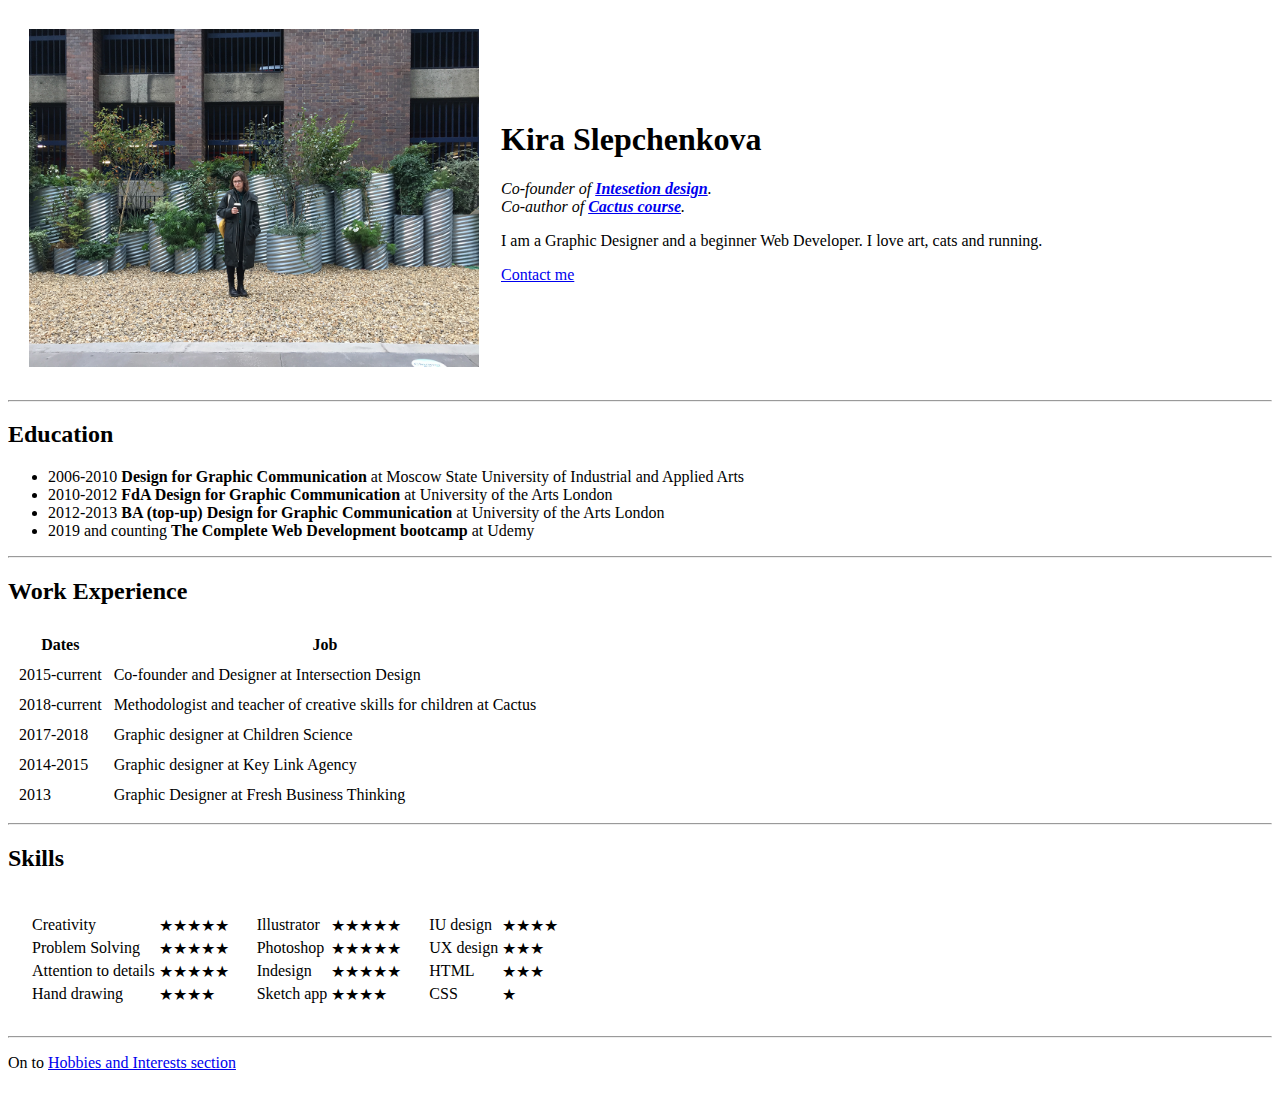
==== index.html @ fdf2875f "Add files via upload" ====
<!DOCTYPE html>
<html lang="en" dir="ltr">

<head>
  <meta charset="utf-8">
  <title>Kira ⨯ Intersection</title>
</head>

<body>
  <table cellspacing="20">
    <tr>
      <td><img src="images/kira-londontown-1200.jpg" alt="kira profile picture" width="450"></td>
      <td>
        <h1>Kira Slepchenkova</h1>
        <p><em>Co-founder of <strong><a href="https://intersectionbase.com" target="_blank">Intesetion design</a></strong>. <br>Co-author of <strong><a href="https://think-cactus.ru" target="_blank">Cactus course</a></strong>.</em></p>
        <p>I am a Graphic Designer and a beginner Web Developer. I love art, cats and running.</p>
        <p><a href="contacts.html">Contact me</a></p>
      </td>
    </tr>
  </table>
  <hr>
  <h2>Education</h2>
  <ul>
    <li>2006-2010 <strong>Design for Graphic Communication</strong> at Moscow State University of Industrial and Applied Arts</li>
    <li>2010-2012 <strong>FdA Design for Graphic Communication</strong> at University of the Arts London</li>
    <li>2012-2013 <strong>BA (top-up) Design for Graphic Communication</strong> at University of the Arts London</li>
    <li>2019 and counting <strong>The Complete Web Development bootcamp</strong> at Udemy</li>
  </ul>
  <hr>
  <h2>Work Experience</h2>
  <table cellspacing="10">
    <thead>
      <tr>
        <th>Dates</th>
        <th>Job</th>
      </tr>
    </thead>
    <tbody>
      <tr>
        <td>2015-current</td>
        <td>Co-founder and Designer at Intersection Design</td>
      </tr>
      <tr>
        <td>2018-current</td>
        <td>Methodologist and teacher of creative skills for children at Cactus</td>
      </tr>
      <tr>
        <td>2017-2018</td>
        <td>Graphic designer at Children Science</td>
      </tr>
      <tr>
        <td>2014-2015</td>
        <td>Graphic designer at Key Link Agency</td>
      </tr>
      <tr>
        <td>2013</td>
        <td>Graphic Designer at Fresh Business Thinking</td>
      </tr>
    </tbody>
  </table>
  <hr>
  <h2>Skills</h2>
  <table cellspacing="20">
    <tr>
      <td>
        <table> <!-- First column -->
          <tr>
            <td>Creativity</td>
            <td>★★★★★</td>
          </tr>
          <tr>
            <td>Problem Solving</td>
            <td>★★★★★</td>
          </tr>
          <tr>
            <td>Attention to details</td>
            <td>★★★★★</td>
          </tr>
          <tr>
            <td>Hand drawing</td>
            <td>★★★★</td>
          </tr>
        </table> <!-- Second column -->
      </td>
      <td>
        <table>
          <tr>
            <td>Illustrator</td>
            <td>★★★★★</td>
          </tr>
          <tr>
            <td>Photoshop</td>
            <td>★★★★★</td>
          </tr>
          <tr>
            <td>Indesign</td>
            <td>★★★★★</td>
          </tr>
          <tr>
            <td>Sketch app</td>
            <td>★★★★</td>
          </tr>
        </table>
      </td>
      <td>
        <table> <!-- Third column -->
          <tr>
            <td>IU design</td>
            <td>★★★★</td>
          </tr>
          <tr>
            <td>UX design</td>
            <td>★★★</td>
          </tr>
          <tr>
            <td>HTML</td>
            <td>★★★</td>
          </tr>
          <tr>
            <td>CSS</td>
            <td>★</td>
          </tr>
        </table>
      </td>
    </tr>
  </table>
  <hr>
  <table>
  <p>On to <a href="interests.html">Hobbies and Interests section</a></p>
</body>

</html>
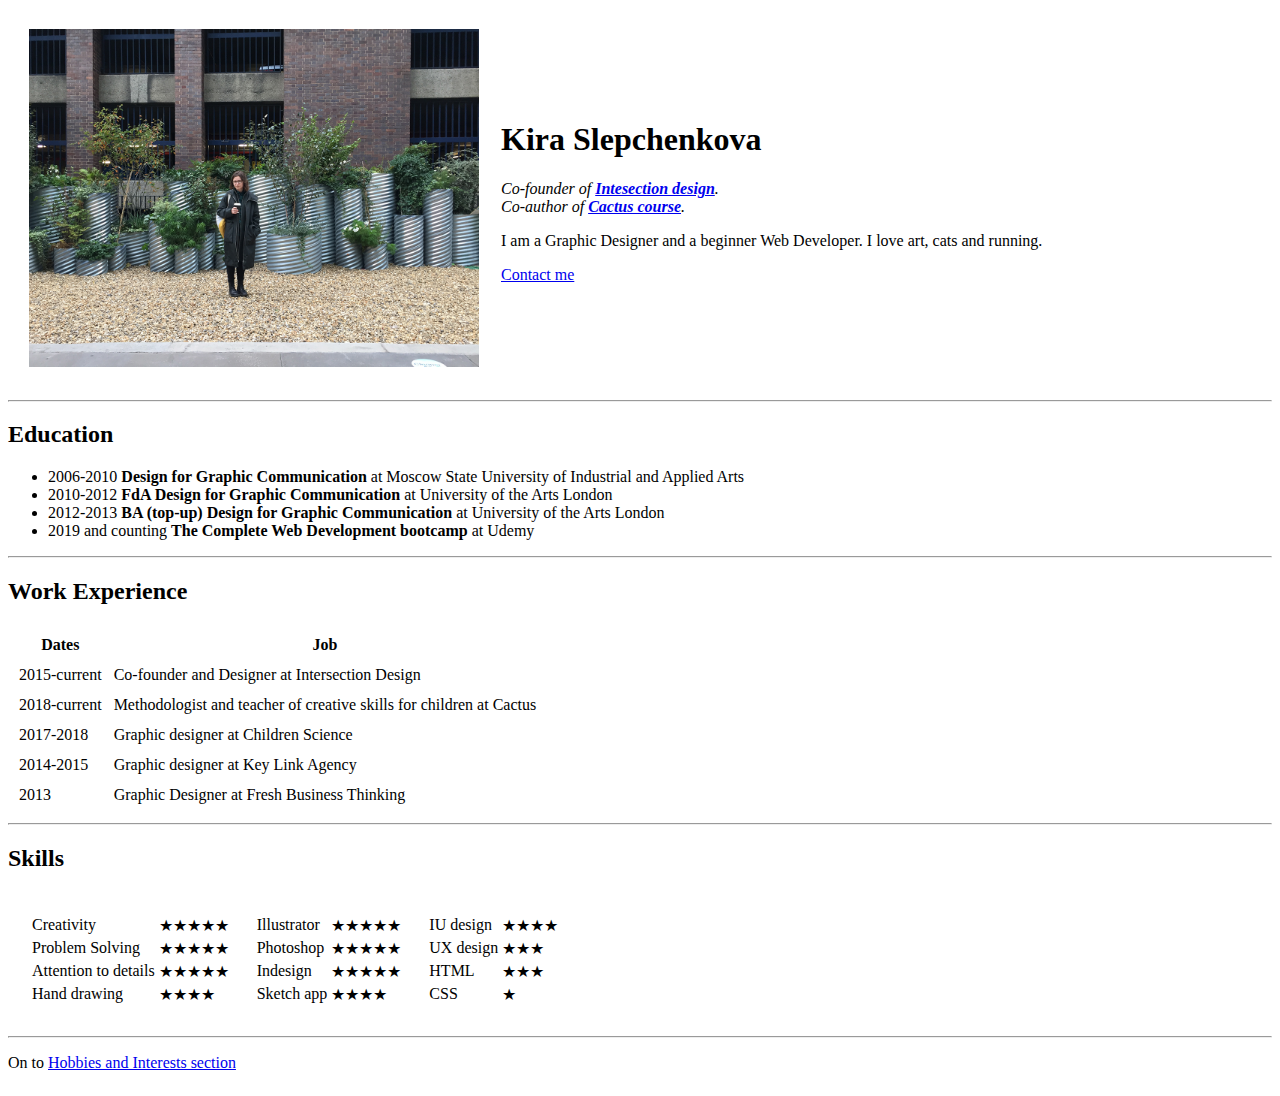
==== commit d3e03a81: "Update index.html" ====
--- a/index.html
+++ b/index.html
@@ -12,7 +12,7 @@
       <td><img src="images/kira-londontown-1200.jpg" alt="kira profile picture" width="450"></td>
       <td>
         <h1>Kira Slepchenkova</h1>
-        <p><em>Co-founder of <strong><a href="https://intersectionbase.com" target="_blank">Intesetion design</a></strong>. <br>Co-author of <strong><a href="https://think-cactus.ru" target="_blank">Cactus course</a></strong>.</em></p>
+        <p><em>Co-founder of <strong><a href="https://intersectionbase.com" target="_blank">Intesection design</a></strong>. <br>Co-author of <strong><a href="https://think-cactus.ru" target="_blank">Cactus course</a></strong>.</em></p>
         <p>I am a Graphic Designer and a beginner Web Developer. I love art, cats and running.</p>
         <p><a href="contacts.html">Contact me</a></p>
       </td>
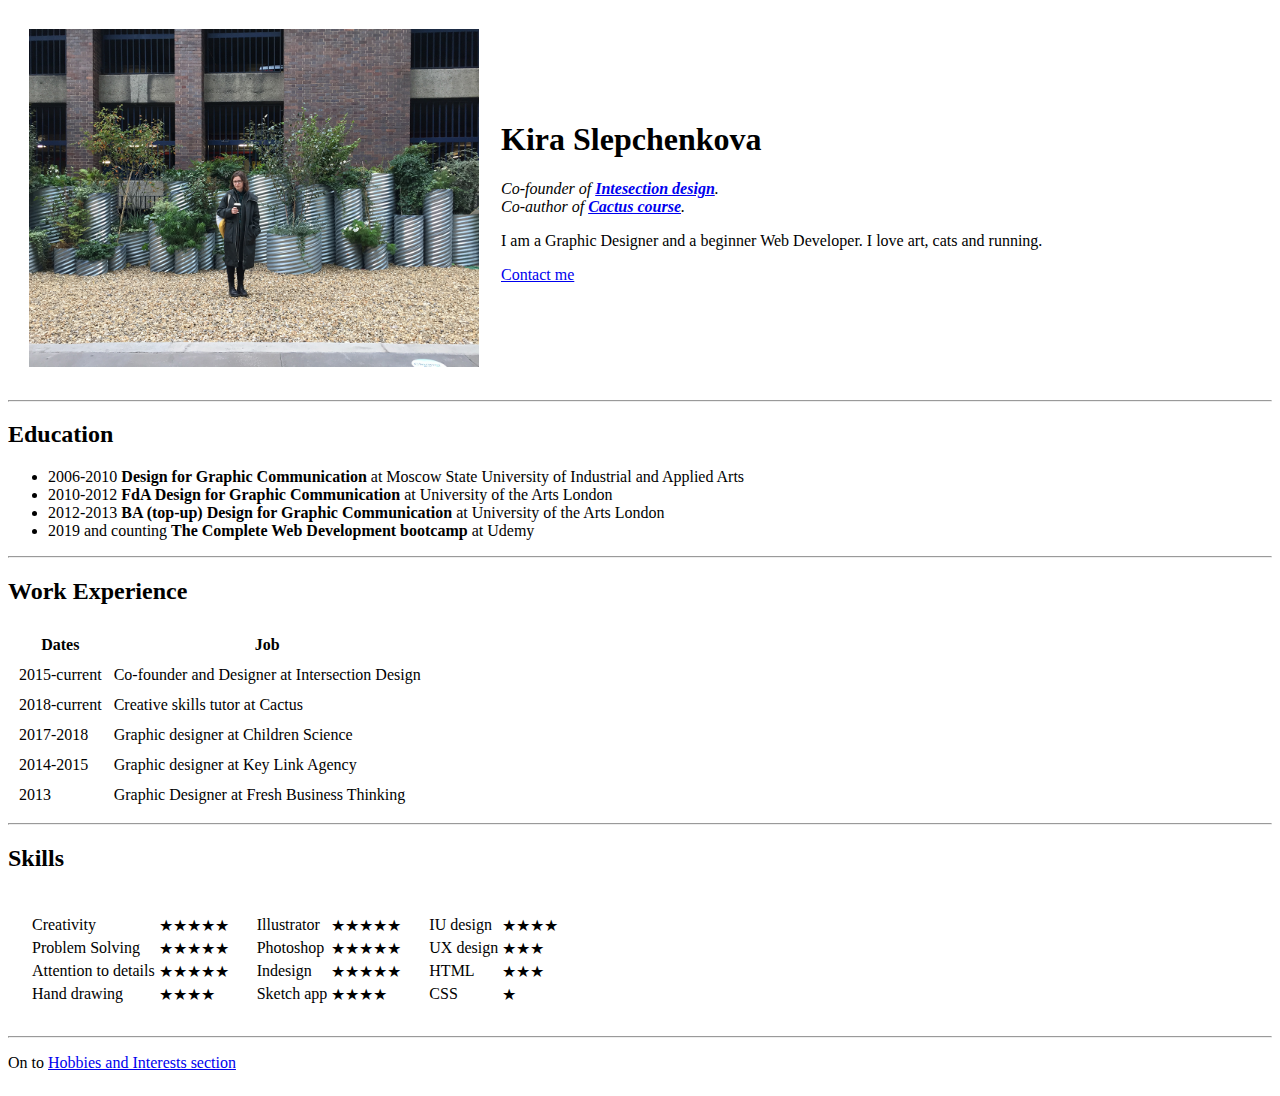
==== commit a3415e19: "Update index.html" ====
--- a/index.html
+++ b/index.html
@@ -42,7 +42,7 @@
       </tr>
       <tr>
         <td>2018-current</td>
-        <td>Methodologist and teacher of creative skills for children at Cactus</td>
+        <td>Creative skills tutor at Cactus</td>
       </tr>
       <tr>
         <td>2017-2018</td>
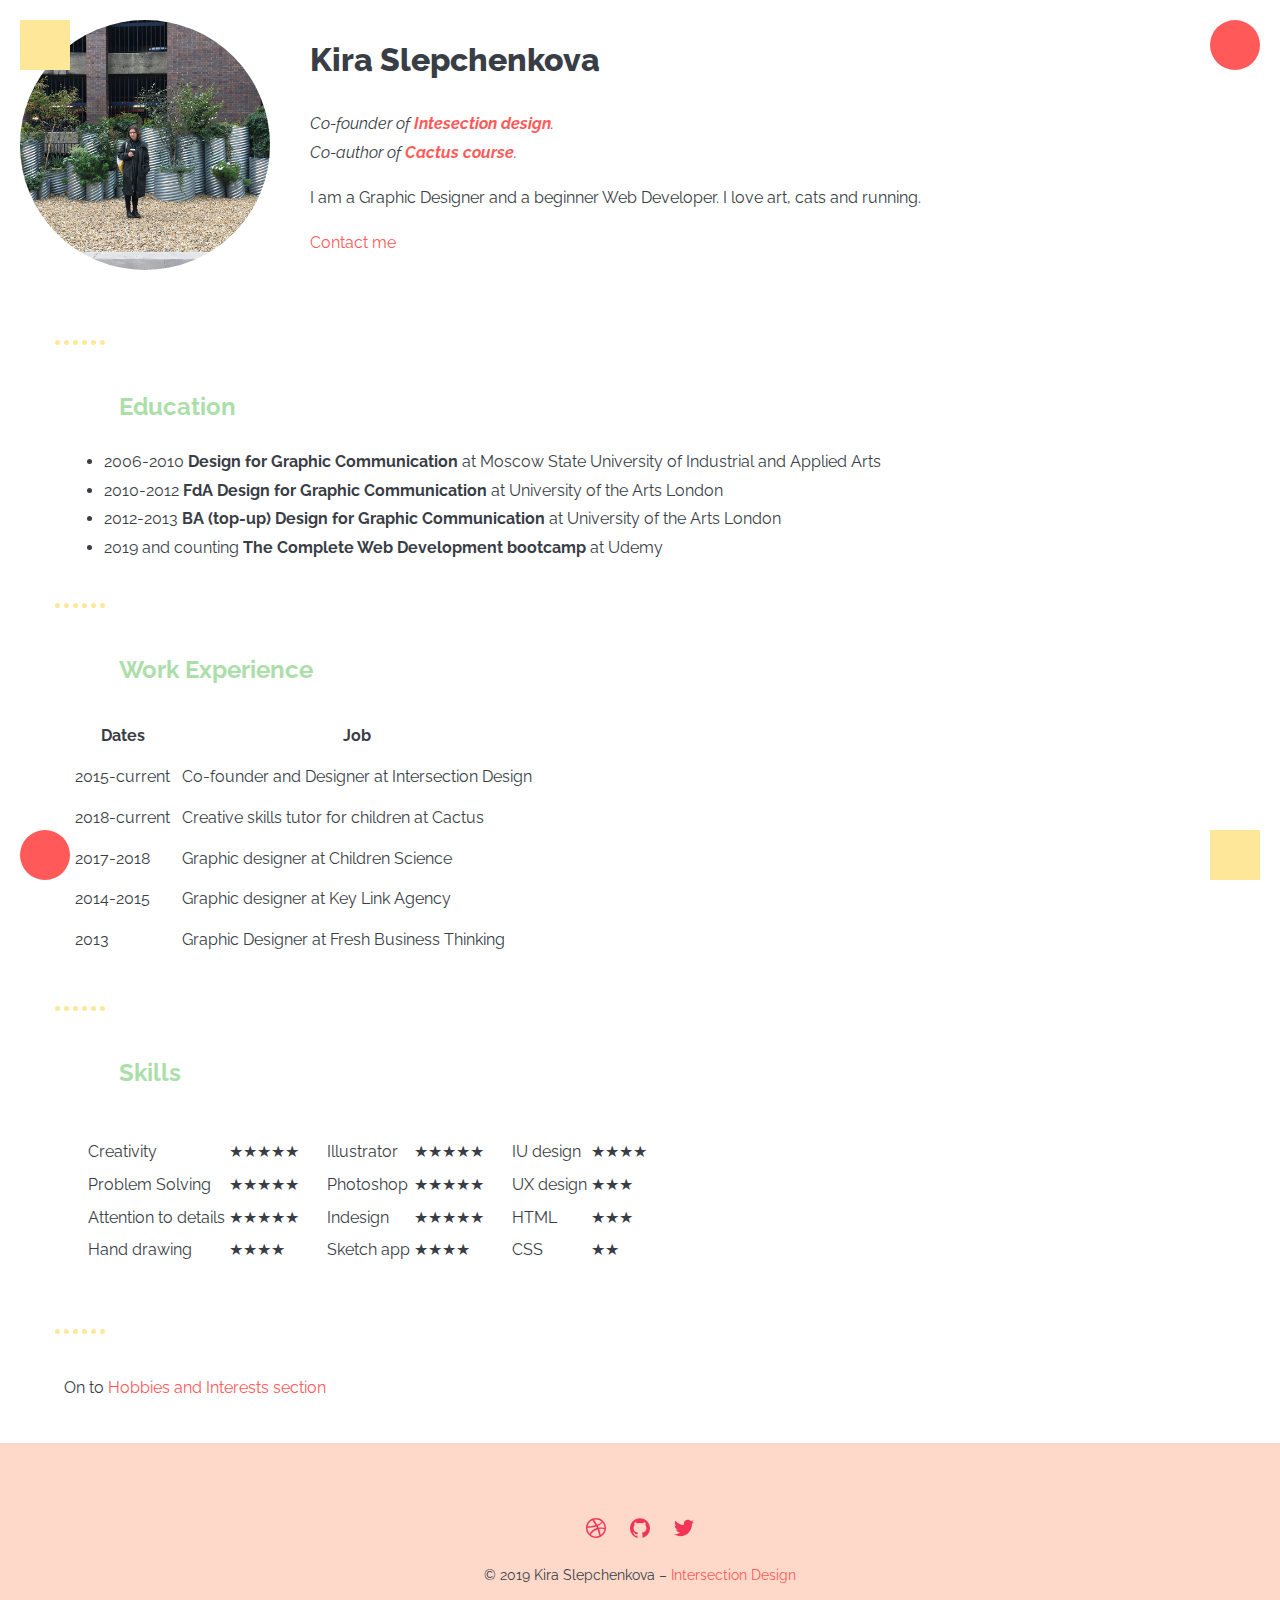
==== commit fc4fba9a: "Add files via upload" ====
--- a/index.html
+++ b/index.html
@@ -4,129 +4,155 @@
 <head>
   <meta charset="utf-8">
   <title>Kira ⨯ Intersection</title>
+  <link rel="stylesheet" href="css/styles.css">
+  <link rel="stylesheet" href="https://fonts.googleapis.com/css?family=Raleway:400,800">
+  <link rel="icon" type="image/png" sizes="32x32"  href="images/fav-circle.png">
 </head>
 
 <body>
-  <table cellspacing="20">
-    <tr>
-      <td><img src="images/kira-londontown-1200.jpg" alt="kira profile picture" width="450"></td>
-      <td>
-        <h1>Kira Slepchenkova</h1>
-        <p><em>Co-founder of <strong><a href="https://intersectionbase.com" target="_blank">Intesection design</a></strong>. <br>Co-author of <strong><a href="https://think-cactus.ru" target="_blank">Cactus course</a></strong>.</em></p>
-        <p>I am a Graphic Designer and a beginner Web Developer. I love art, cats and running.</p>
-        <p><a href="contacts.html">Contact me</a></p>
-      </td>
-    </tr>
-  </table>
+  <div class="decor">
+    <div class="top-left">
+    </div>
+    <div class="bottom-left">
+    </div>
+    <div class="top-right">
+    </div>
+    <div class="bottom-right">
+    </div>
+  </div>
+  <div class="top-container">
+    <img src="images/kira-londontown-1200.jpg" alt="kira profile picture" width="450" class="profileImage">
+    <div id="about-text">
+      <h1>Kira Slepchenkova</h1>
+      <p><em>Co-founder of <strong><a href="https://intersectionbase.com" target="_blank">Intesection design</a></strong>. <br>Co-author of <strong><a href="https://think-cactus.ru" target="_blank">Cactus course</a></strong>.</em></p>
+      <p>I am a Graphic Designer and a beginner Web Developer. I love art, cats and running.</p>
+      <p><a href="contacts.html">Contact me</a></p>
+    </div>
+  </div>
   <hr>
-  <h2>Education</h2>
-  <ul>
-    <li>2006-2010 <strong>Design for Graphic Communication</strong> at Moscow State University of Industrial and Applied Arts</li>
-    <li>2010-2012 <strong>FdA Design for Graphic Communication</strong> at University of the Arts London</li>
-    <li>2012-2013 <strong>BA (top-up) Design for Graphic Communication</strong> at University of the Arts London</li>
-    <li>2019 and counting <strong>The Complete Web Development bootcamp</strong> at Udemy</li>
-  </ul>
+  <div class="education">
+    <h2>Education</h2>
+    <ul>
+      <li>2006-2010 <strong>Design for Graphic Communication</strong> at Moscow State University of Industrial and Applied Arts</li>
+      <li>2010-2012 <strong>FdA Design for Graphic Communication</strong> at University of the Arts London</li>
+      <li>2012-2013 <strong>BA (top-up) Design for Graphic Communication</strong> at University of the Arts London</li>
+      <li>2019 and counting <strong>The Complete Web Development bootcamp</strong> at Udemy</li>
+    </ul>
+  </div>
   <hr>
-  <h2>Work Experience</h2>
-  <table cellspacing="10">
-    <thead>
+  <div class="work">
+    <h2>Work Experience</h2>
+    <table cellspacing="10">
+      <thead>
+        <tr>
+          <th>Dates</th>
+          <th>Job</th>
+        </tr>
+      </thead>
+      <tbody>
+        <tr>
+          <td>2015-current</td>
+          <td>Co-founder and Designer at Intersection Design</td>
+        </tr>
+        <tr>
+          <td>2018-current</td>
+          <td>Creative skills tutor for children at Cactus</td>
+        </tr>
+        <tr>
+          <td>2017-2018</td>
+          <td>Graphic designer at Children Science</td>
+        </tr>
+        <tr>
+          <td>2014-2015</td>
+          <td>Graphic designer at Key Link Agency</td>
+        </tr>
+        <tr>
+          <td>2013</td>
+          <td>Graphic Designer at Fresh Business Thinking</td>
+        </tr>
+      </tbody>
+    </table>
+  </div>
+  <hr>
+  <div class="skills">
+    <h2>Skills</h2>
+    <table cellspacing="20">
       <tr>
-        <th>Dates</th>
-        <th>Job</th>
+        <td>
+          <table>
+            <!-- First column -->
+            <tr>
+              <td>Creativity</td>
+              <td>★★★★★</td>
+            </tr>
+            <tr>
+              <td>Problem Solving</td>
+              <td>★★★★★</td>
+            </tr>
+            <tr>
+              <td>Attention to details</td>
+              <td>★★★★★</td>
+            </tr>
+            <tr>
+              <td>Hand drawing</td>
+              <td>★★★★</td>
+            </tr>
+          </table> <!-- Second column -->
+        </td>
+        <td>
+          <table>
+            <tr>
+              <td>Illustrator</td>
+              <td>★★★★★</td>
+            </tr>
+            <tr>
+              <td>Photoshop</td>
+              <td>★★★★★</td>
+            </tr>
+            <tr>
+              <td>Indesign</td>
+              <td>★★★★★</td>
+            </tr>
+            <tr>
+              <td>Sketch app</td>
+              <td>★★★★</td>
+            </tr>
+          </table>
+        </td>
+        <td>
+          <table>
+            <!-- Third column -->
+            <tr>
+              <td>IU design</td>
+              <td>★★★★</td>
+            </tr>
+            <tr>
+              <td>UX design</td>
+              <td>★★★</td>
+            </tr>
+            <tr>
+              <td>HTML</td>
+              <td>★★★</td>
+            </tr>
+            <tr>
+              <td>CSS</td>
+              <td>★★</td>
+            </tr>
+          </table>
+        </td>
       </tr>
-    </thead>
-    <tbody>
-      <tr>
-        <td>2015-current</td>
-        <td>Co-founder and Designer at Intersection Design</td>
-      </tr>
-      <tr>
-        <td>2018-current</td>
-        <td>Creative skills tutor at Cactus</td>
-      </tr>
-      <tr>
-        <td>2017-2018</td>
-        <td>Graphic designer at Children Science</td>
-      </tr>
-      <tr>
-        <td>2014-2015</td>
-        <td>Graphic designer at Key Link Agency</td>
-      </tr>
-      <tr>
-        <td>2013</td>
-        <td>Graphic Designer at Fresh Business Thinking</td>
-      </tr>
-    </tbody>
-  </table>
+    </table>
+  </div>
   <hr>
-  <h2>Skills</h2>
-  <table cellspacing="20">
-    <tr>
-      <td>
-        <table> <!-- First column -->
-          <tr>
-            <td>Creativity</td>
-            <td>★★★★★</td>
-          </tr>
-          <tr>
-            <td>Problem Solving</td>
-            <td>★★★★★</td>
-          </tr>
-          <tr>
-            <td>Attention to details</td>
-            <td>★★★★★</td>
-          </tr>
-          <tr>
-            <td>Hand drawing</td>
-            <td>★★★★</td>
-          </tr>
-        </table> <!-- Second column -->
-      </td>
-      <td>
-        <table>
-          <tr>
-            <td>Illustrator</td>
-            <td>★★★★★</td>
-          </tr>
-          <tr>
-            <td>Photoshop</td>
-            <td>★★★★★</td>
-          </tr>
-          <tr>
-            <td>Indesign</td>
-            <td>★★★★★</td>
-          </tr>
-          <tr>
-            <td>Sketch app</td>
-            <td>★★★★</td>
-          </tr>
-        </table>
-      </td>
-      <td>
-        <table> <!-- Third column -->
-          <tr>
-            <td>IU design</td>
-            <td>★★★★</td>
-          </tr>
-          <tr>
-            <td>UX design</td>
-            <td>★★★</td>
-          </tr>
-          <tr>
-            <td>HTML</td>
-            <td>★★★</td>
-          </tr>
-          <tr>
-            <td>CSS</td>
-            <td>★</td>
-          </tr>
-        </table>
-      </td>
-    </tr>
-  </table>
-  <hr>
-  <table>
-  <p>On to <a href="interests.html">Hobbies and Interests section</a></p>
+  <div class="interests">
+    <p>On to <a href="interests.html">Hobbies and Interests section</a></p>
+  </div>
+  <div class="bottom-container">
+    <a href="https://dribbble.com/rarakira"><img class="sm" id="dribbble" src="./images/dribbble.svg" alt="dribble-icon"></a>
+    <a href="https://github.com/rarakira"><img class="sm" id="git" src="./images/git.svg" alt="git-icon"></a>
+    <a href="https://twitter.com/_rarakira"><img class="sm" id="twitter" src="./images/twitter.svg" alt="twitter-icon"></a>
+    <p class="footer">© 2019 Kira Slepchenkova – <a class="footer-link" href="https://intersectionbase.com.com/">Intersection Design</a></p>
+  </div>
 </body>
 
 </html>
--- a/css/styles.css
+++ b/css/styles.css
@@ -0,0 +1,208 @@
+body {
+  background-color: #ffffff;
+  color: #393e46;
+  font-family: 'Raleway', sans-serif;
+  line-height: 1.8;
+  margin: 0;
+}
+
+hr {
+  width: 50px;
+  border-width: 5px;
+  border-color: #ffe79a;
+  border-style: dotted none none;
+  margin: 40px 40px 40px 55px;
+}
+
+.education {
+  margin: auto 5%;
+}
+
+.work {
+  margin: auto 5%;
+}
+
+.skills {
+  margin: auto 5%;
+}
+
+.interests {
+  margin: auto 5% 40px;
+}
+
+.contacts {
+  margin: auto 5% 40px;
+}
+
+img {
+  margin: 20px;
+  width: 450px;
+}
+
+.profileImage {
+  border-radius: 50%;
+  height: 250px;
+  object-fit: cover;
+  width: 250px;
+}
+
+h1 {
+  color: #393e46;
+  font-weight: 800;
+}
+
+h2 {
+  color: #acdeaa;
+  margin-left: 55px;
+}
+
+a {
+  color: #ff5959;
+  text-decoration: none;
+}
+
+a:hover {
+  color: #f8b500;
+  text-decoration: underline;
+}
+
+a:active {
+  color: #264e70;
+}
+
+input {
+  border: none;
+  border-bottom: 2px solid #ff5959;
+  width: 200px;
+  padding: 8px 20px;
+  margin: 24px 10px;
+}
+
+input:focus {
+  outline-style: none;
+  box-shadow: none;
+  border-bottom: 2px solid #f8b500;
+}
+
+input[type=button], input[type=submit], input[type=reset] {
+  width: 150px;
+  padding: 12px 20px;
+  margin: 24px 0;
+  background-color: #ff5959;
+  display: inline-block;
+  border-radius: 4px;
+  cursor: pointer;
+  font-size: 14px;
+  color: white;
+  font-family: 'Raleway', sans-serif;
+}
+
+input[type=button]:hover, input[type=submit]:hover {
+  background-color: #f8b500;
+}
+
+ol {
+  counter-reset: li;
+  margin-left: 0;
+  /* Remove the default left margin */
+  padding-left: 0;
+  /* Remove the default left padding */
+}
+
+ol li {
+  position: relative;
+  /* Create a positioning context */
+  margin: 0 0 24px 0em;
+  /* Give each list item a left margin to make room for the numbers */
+  list-style: none;
+  /* Disable the normal item numbering */
+}
+
+ol li::before {
+  content: counter(li);
+  /* Use the counter as content */
+  counter-increment: li;
+  /* Increment the counter by 1 */
+  /* Position and style the number */
+  position: relative;
+  /* Some space between the number and the content in browsers that support
+	   generated content but not positioning it (Camino 2 is one example) */
+  color: #fff;
+  background: #ff5959;
+  border-radius: 50%;
+  padding: 10px 15px;
+  margin-right: 15px;
+  font-weight: 800;
+}
+
+.decor {
+  margin: 0;
+  width: 100px;
+  background-color: red;
+}
+
+.top-left {
+  background-color: #ffe79a;
+  height: 50px;
+  width: 50px;
+  position: absolute;
+  top: 20px;
+  left: 20px;
+}
+
+.bottom-container {
+  background-color: #fed9ca;
+  text-align: center;
+  padding: 75px 0 30px;
+}
+
+.bottom-left {
+  background-color: #ff5959;
+  border-radius: 50%;
+  height: 50px;
+  width: 50px;
+  position: fixed;
+  bottom: 20px;
+  left: 20px;
+}
+
+.bottom-right {
+  background-color: #ffe79a;
+  height: 50px;
+  width: 50px;
+  position: fixed;
+  right: 20px;
+  bottom: 20px;
+}
+
+.top-right {
+  background-color: #ff5959;
+  border-radius: 50%;
+  height: 50px;
+  width: 50px;
+  position: absolute;
+  right: 20px;
+  top: 20px;
+}
+
+.sm {
+  display: inline-block;
+  margin: 0 10px;
+  width: 20px;
+  height: 20px;
+}
+
+.sm:hover {
+  opacity: 0.6;
+}
+
+.footer {
+  font-size: 0.9rem;
+}
+
+#about-text {
+  display: inline-block;
+  position: absolute;
+  margin-left: 20px;
+  margin-top: 10px;
+}
